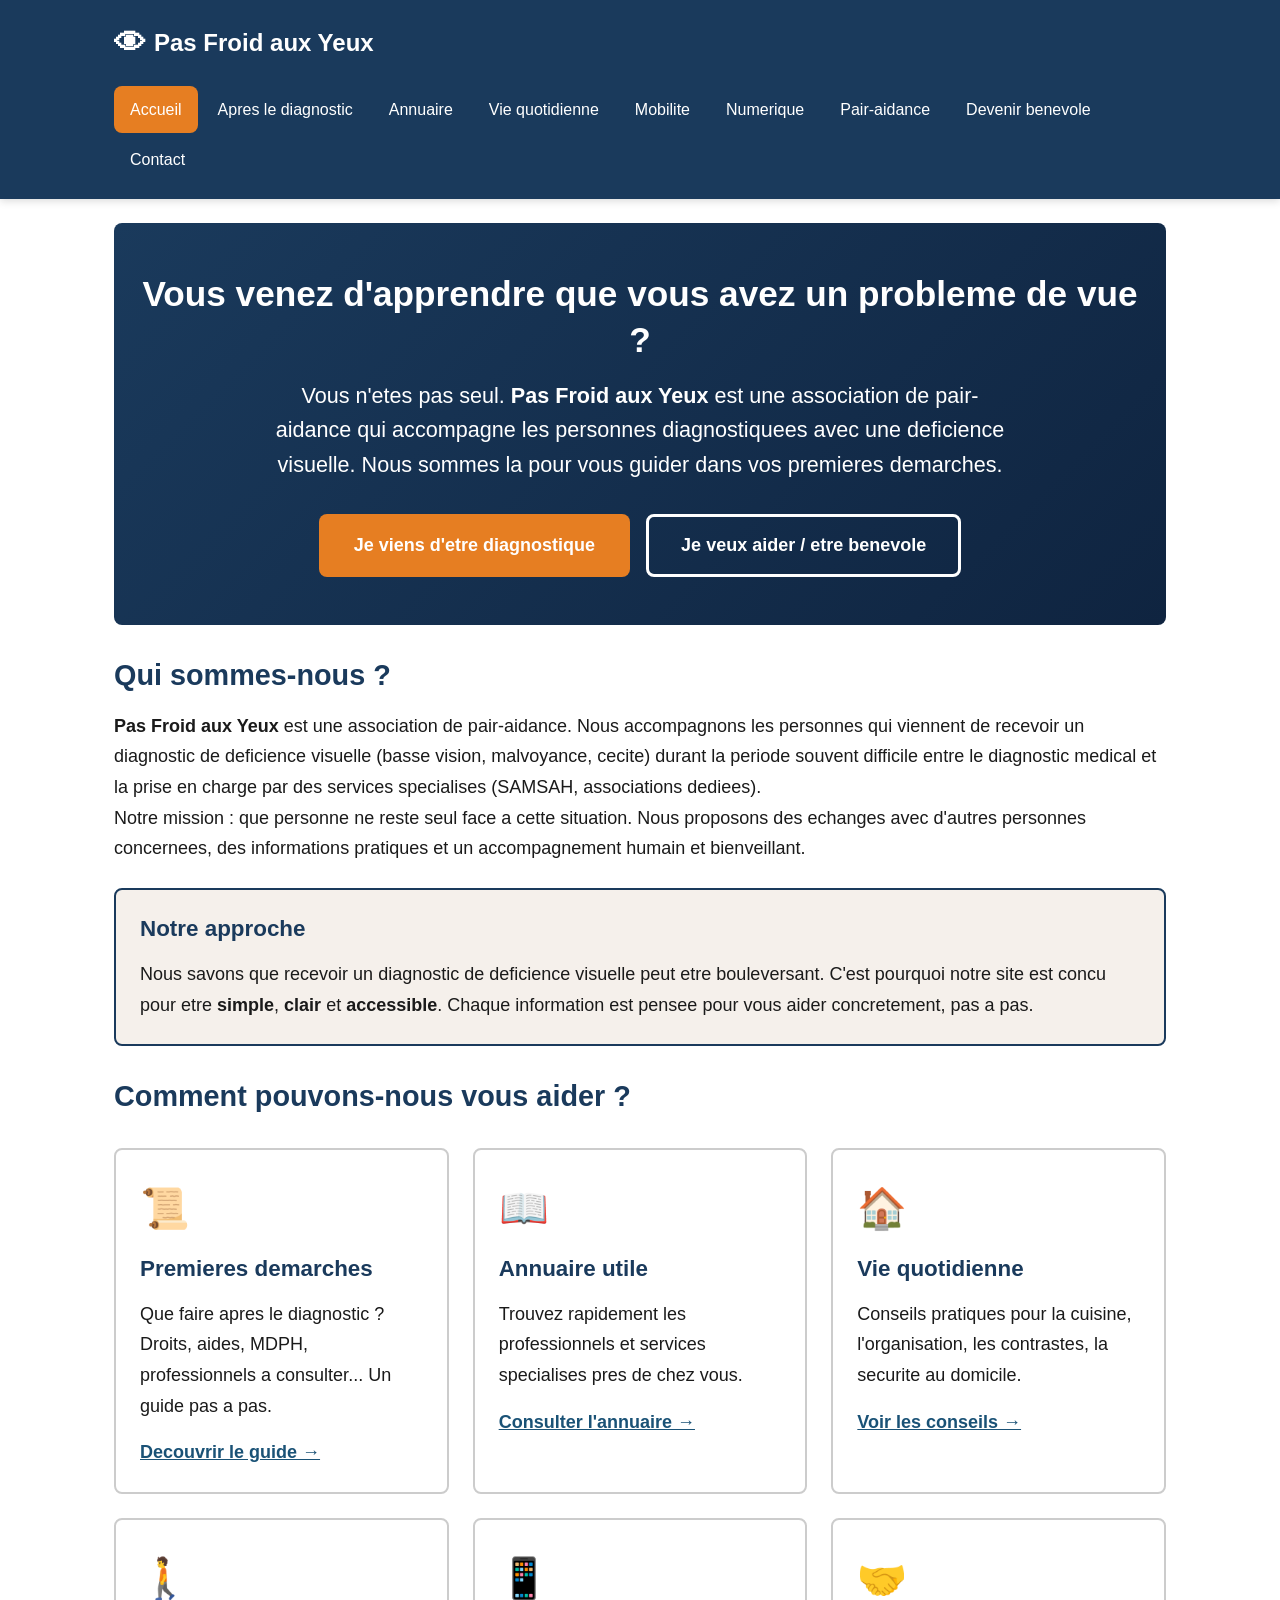
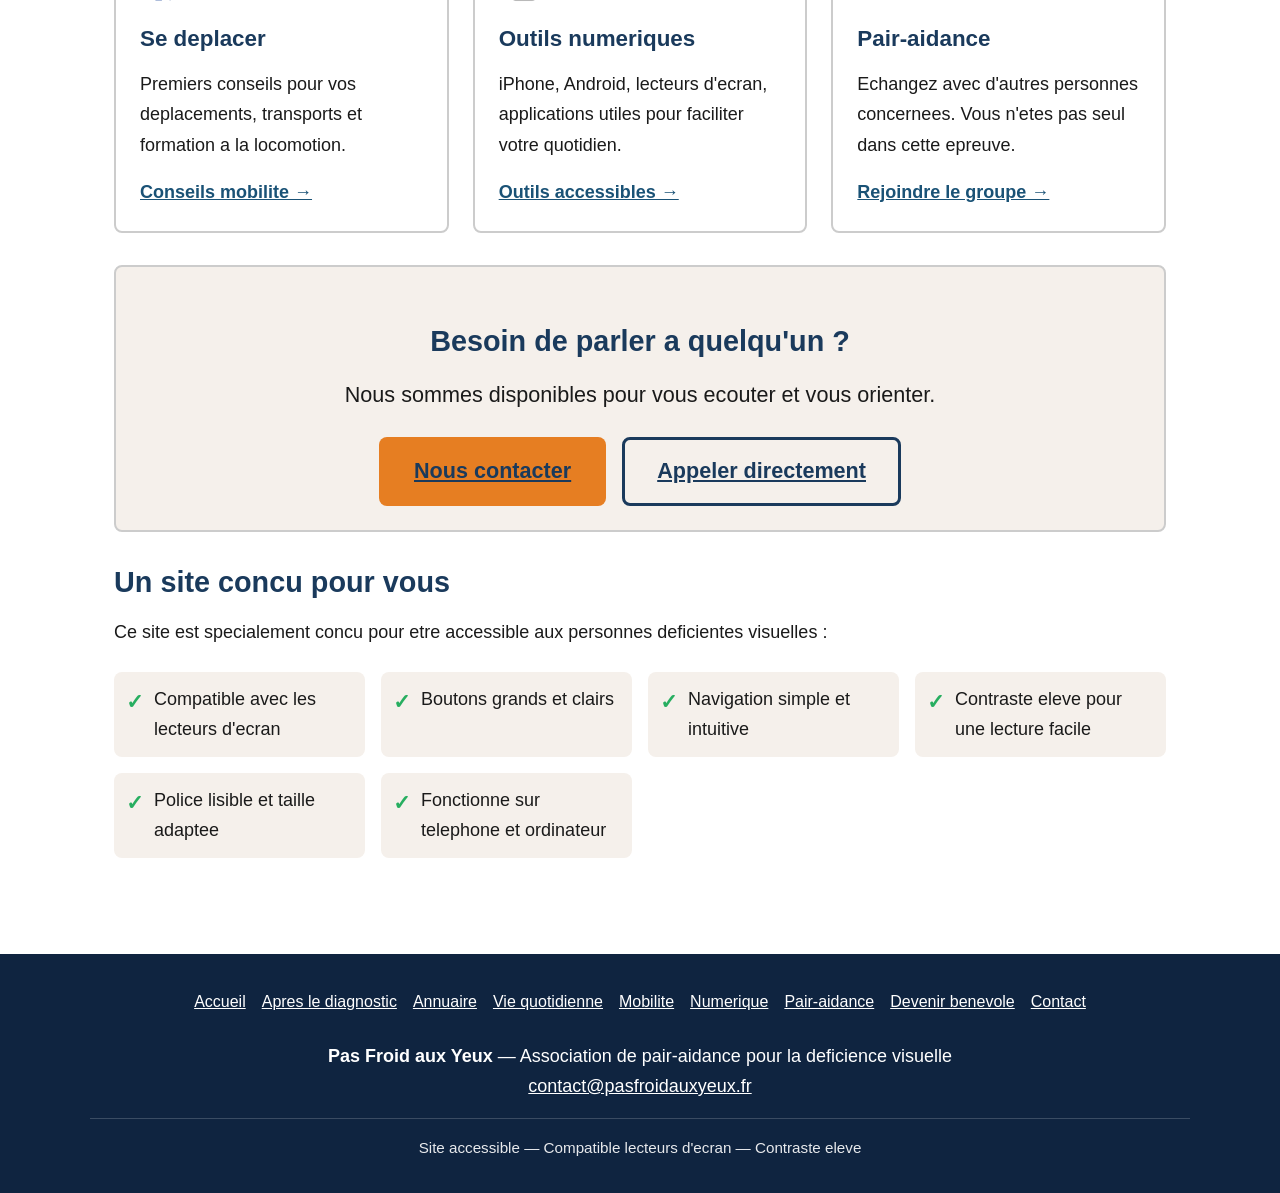
==== index.html @ 1200a9ea "Creer le site complet Pas Froid aux Yeux - association pair-aidance deficience visuelle Site statiqu" ====
<!DOCTYPE html>
<html lang="fr">
<head>
  <meta charset="UTF-8">
  <meta name="viewport" content="width=device-width, initial-scale=1.0">
  <meta name="description" content="Pas Froid aux Yeux - Association de pair-aidance pour les personnes diagnostiquées avec une déficience visuelle. Informations, accompagnement et soutien après le diagnostic.">
  <title>Pas Froid aux Yeux - Accueil</title>
  <link rel="stylesheet" href="css/style.css">
</head>
<body>

  <a href="#contenu" class="skip-link">Aller au contenu principal</a>

  <!-- En-tête -->
  <header class="site-header" role="banner">
    <div class="header-inner">
      <a href="index.html" class="site-logo" aria-label="Pas Froid aux Yeux - Retour à l'accueil">
        <span class="logo-icon" aria-hidden="true">&#128065;</span>
        Pas Froid aux Yeux
      </a>
      <button class="nav-toggle" aria-expanded="false" aria-controls="navigation-principale">Menu</button>
      <nav class="main-nav" id="navigation-principale" aria-label="Navigation principale">
        <ul>
          <li><a href="index.html" class="active" aria-current="page">Accueil</a></li>
          <li><a href="diagnostic.html">Apres le diagnostic</a></li>
          <li><a href="annuaire.html">Annuaire</a></li>
          <li><a href="conseils.html">Vie quotidienne</a></li>
          <li><a href="mobilite.html">Mobilite</a></li>
          <li><a href="numerique.html">Numerique</a></li>
          <li><a href="pair-aidance.html">Pair-aidance</a></li>
          <li><a href="benevole.html">Devenir benevole</a></li>
          <li><a href="contact.html">Contact</a></li>
        </ul>
      </nav>
    </div>
  </header>

  <!-- Contenu principal -->
  <main id="contenu" role="main">

    <!-- Hero -->
    <section class="hero" aria-label="Message de bienvenue">
      <h1>Vous venez d'apprendre que vous avez un probleme de vue ?</h1>
      <p>
        Vous n'etes pas seul. <strong>Pas Froid aux Yeux</strong> est une association
        de pair-aidance qui accompagne les personnes diagnostiquees avec une deficience
        visuelle. Nous sommes la pour vous guider dans vos premieres demarches.
      </p>
      <div class="btn-group">
        <a href="diagnostic.html" class="btn btn-primary">Je viens d'etre diagnostique</a>
        <a href="benevole.html" class="btn btn-secondary">Je veux aider / etre benevole</a>
      </div>
    </section>

    <!-- Qui sommes-nous -->
    <section aria-label="Presentation de l'association">
      <h2>Qui sommes-nous ?</h2>
      <p>
        <strong>Pas Froid aux Yeux</strong> est une association de pair-aidance. Nous
        accompagnons les personnes qui viennent de recevoir un diagnostic de deficience
        visuelle (basse vision, malvoyance, cecite) durant la periode souvent difficile
        entre le diagnostic medical et la prise en charge par des services specialises
        (SAMSAH, associations dediees).
      </p>
      <p>
        Notre mission : que personne ne reste seul face a cette situation. Nous proposons
        des echanges avec d'autres personnes concernees, des informations pratiques et un
        accompagnement humain et bienveillant.
      </p>

      <div class="info-box">
        <h3>Notre approche</h3>
        <p>
          Nous savons que recevoir un diagnostic de deficience visuelle peut etre
          bouleversant. C'est pourquoi notre site est concu pour etre <strong>simple</strong>,
          <strong>clair</strong> et <strong>accessible</strong>. Chaque information est
          pensee pour vous aider concretement, pas a pas.
        </p>
      </div>
    </section>

    <!-- Parcours rapide -->
    <section aria-label="Que pouvons-nous faire pour vous">
      <h2>Comment pouvons-nous vous aider ?</h2>
      <div class="cards">

        <article class="card">
          <span class="card-icon" aria-hidden="true">&#128220;</span>
          <h3>Premieres demarches</h3>
          <p>Que faire apres le diagnostic ? Droits, aides, MDPH, professionnels a consulter... Un guide pas a pas.</p>
          <a href="diagnostic.html">Decouvrir le guide &rarr;</a>
        </article>

        <article class="card">
          <span class="card-icon" aria-hidden="true">&#128214;</span>
          <h3>Annuaire utile</h3>
          <p>Trouvez rapidement les professionnels et services specialises pres de chez vous.</p>
          <a href="annuaire.html">Consulter l'annuaire &rarr;</a>
        </article>

        <article class="card">
          <span class="card-icon" aria-hidden="true">&#127968;</span>
          <h3>Vie quotidienne</h3>
          <p>Conseils pratiques pour la cuisine, l'organisation, les contrastes, la securite au domicile.</p>
          <a href="conseils.html">Voir les conseils &rarr;</a>
        </article>

        <article class="card">
          <span class="card-icon" aria-hidden="true">&#128694;</span>
          <h3>Se deplacer</h3>
          <p>Premiers conseils pour vos deplacements, transports et formation a la locomotion.</p>
          <a href="mobilite.html">Conseils mobilite &rarr;</a>
        </article>

        <article class="card">
          <span class="card-icon" aria-hidden="true">&#128241;</span>
          <h3>Outils numeriques</h3>
          <p>iPhone, Android, lecteurs d'ecran, applications utiles pour faciliter votre quotidien.</p>
          <a href="numerique.html">Outils accessibles &rarr;</a>
        </article>

        <article class="card">
          <span class="card-icon" aria-hidden="true">&#129309;</span>
          <h3>Pair-aidance</h3>
          <p>Echangez avec d'autres personnes concernees. Vous n'etes pas seul dans cette epreuve.</p>
          <a href="pair-aidance.html">Rejoindre le groupe &rarr;</a>
        </article>

      </div>
    </section>

    <!-- Contact rapide -->
    <section class="quick-contact" aria-label="Contact rapide">
      <h2>Besoin de parler a quelqu'un ?</h2>
      <p>Nous sommes disponibles pour vous ecouter et vous orienter.</p>
      <div class="btn-group">
        <a href="contact.html" class="btn btn-primary">Nous contacter</a>
        <a href="tel:+33XXXXXXXXX" class="btn btn-outline">Appeler directement</a>
      </div>
    </section>

    <!-- Accessibilite -->
    <section aria-label="Engagement accessibilite">
      <h2>Un site concu pour vous</h2>
      <p>Ce site est specialement concu pour etre accessible aux personnes deficientes visuelles :</p>
      <ul class="accessibility-features">
        <li>Compatible avec les lecteurs d'ecran</li>
        <li>Boutons grands et clairs</li>
        <li>Navigation simple et intuitive</li>
        <li>Contraste eleve pour une lecture facile</li>
        <li>Police lisible et taille adaptee</li>
        <li>Fonctionne sur telephone et ordinateur</li>
      </ul>
    </section>

  </main>

  <!-- Pied de page -->
  <footer class="site-footer" role="contentinfo">
    <div class="footer-inner">
      <nav aria-label="Navigation secondaire">
        <ul class="footer-nav">
          <li><a href="index.html">Accueil</a></li>
          <li><a href="diagnostic.html">Apres le diagnostic</a></li>
          <li><a href="annuaire.html">Annuaire</a></li>
          <li><a href="conseils.html">Vie quotidienne</a></li>
          <li><a href="mobilite.html">Mobilite</a></li>
          <li><a href="numerique.html">Numerique</a></li>
          <li><a href="pair-aidance.html">Pair-aidance</a></li>
          <li><a href="benevole.html">Devenir benevole</a></li>
          <li><a href="contact.html">Contact</a></li>
        </ul>
      </nav>
      <div class="footer-contact">
        <p>
          <strong>Pas Froid aux Yeux</strong> &mdash; Association de pair-aidance pour la deficience visuelle<br>
          <a href="mailto:contact@pasfroidauxyeux.fr">contact@pasfroidauxyeux.fr</a>
        </p>
      </div>
      <div class="footer-accessibility">
        <p>Site accessible &mdash; Compatible lecteurs d'ecran &mdash; Contraste eleve</p>
      </div>
    </div>
  </footer>

  <script src="js/main.js"></script>
</body>
</html>
---- css/style.css ----
/* ============================================
   Pas Froid aux Yeux - Styles principaux
   Accessibilité maximale : contraste élevé,
   polices lisibles, navigation simple
   ============================================ */

/* --- Reset & Base --- */
*, *::before, *::after {
  box-sizing: border-box;
  margin: 0;
  padding: 0;
}

:root {
  --color-primary: #1a3a5c;
  --color-primary-dark: #0f2440;
  --color-accent: #e67e22;
  --color-accent-hover: #cf6d13;
  --color-text: #1a1a1a;
  --color-text-light: #ffffff;
  --color-bg: #ffffff;
  --color-bg-alt: #f5f0eb;
  --color-bg-dark: #1a3a5c;
  --color-border: #cccccc;
  --color-success: #27ae60;
  --color-link: #1a5276;
  --color-link-hover: #e67e22;
  --font-main: 'Segoe UI', Tahoma, Geneva, Verdana, sans-serif;
  --font-size-base: 1.125rem;
  --font-size-large: 1.35rem;
  --font-size-h1: 2.2rem;
  --font-size-h2: 1.8rem;
  --font-size-h3: 1.4rem;
  --max-width: 1100px;
  --spacing: 1.5rem;
  --radius: 8px;
}

html {
  font-size: 100%;
  scroll-behavior: smooth;
}

body {
  font-family: var(--font-main);
  font-size: var(--font-size-base);
  line-height: 1.7;
  color: var(--color-text);
  background-color: var(--color-bg);
}

/* --- Skip to content (accessibility) --- */
.skip-link {
  position: absolute;
  top: -100%;
  left: 0;
  background: var(--color-accent);
  color: #fff;
  padding: 1rem 2rem;
  z-index: 1000;
  font-size: var(--font-size-large);
  font-weight: bold;
  text-decoration: none;
  border-radius: 0 0 var(--radius) 0;
}

.skip-link:focus {
  top: 0;
}

/* --- Focus visible --- */
*:focus-visible {
  outline: 3px solid var(--color-accent);
  outline-offset: 3px;
}

/* --- Header --- */
.site-header {
  background-color: var(--color-primary);
  color: var(--color-text-light);
  padding: 1rem 0;
  position: sticky;
  top: 0;
  z-index: 100;
  box-shadow: 0 2px 8px rgba(0,0,0,0.15);
}

.header-inner {
  max-width: var(--max-width);
  margin: 0 auto;
  padding: 0 var(--spacing);
  display: flex;
  align-items: center;
  justify-content: space-between;
  flex-wrap: wrap;
  gap: 1rem;
}

.site-logo {
  font-size: 1.5rem;
  font-weight: bold;
  color: var(--color-text-light);
  text-decoration: none;
  display: flex;
  align-items: center;
  gap: 0.5rem;
}

.site-logo:hover,
.site-logo:focus {
  color: var(--color-accent);
}

.logo-icon {
  font-size: 2rem;
}

/* --- Navigation --- */
.nav-toggle {
  display: none;
  background: var(--color-accent);
  color: #fff;
  border: none;
  padding: 0.75rem 1.25rem;
  font-size: 1.2rem;
  cursor: pointer;
  border-radius: var(--radius);
  font-weight: bold;
}

.main-nav ul {
  list-style: none;
  display: flex;
  flex-wrap: wrap;
  gap: 0.25rem;
}

.main-nav a {
  color: var(--color-text-light);
  text-decoration: none;
  padding: 0.6rem 1rem;
  border-radius: var(--radius);
  font-size: 1rem;
  font-weight: 500;
  transition: background-color 0.2s, color 0.2s;
  display: block;
}

.main-nav a:hover,
.main-nav a:focus,
.main-nav a.active {
  background-color: var(--color-accent);
  color: #fff;
}

/* Mobile nav */
@media (max-width: 900px) {
  .nav-toggle {
    display: block;
  }

  .main-nav {
    width: 100%;
    display: none;
  }

  .main-nav.open {
    display: block;
  }

  .main-nav ul {
    flex-direction: column;
  }

  .main-nav a {
    font-size: var(--font-size-base);
    padding: 0.85rem 1rem;
  }
}

/* --- Main content --- */
main {
  max-width: var(--max-width);
  margin: 0 auto;
  padding: var(--spacing);
  min-height: 60vh;
}

/* --- Hero section (homepage) --- */
.hero {
  background: linear-gradient(135deg, var(--color-primary) 0%, var(--color-primary-dark) 100%);
  color: var(--color-text-light);
  padding: 3rem var(--spacing);
  text-align: center;
  border-radius: var(--radius);
  margin-bottom: 2rem;
}

.hero h1 {
  font-size: var(--font-size-h1);
  margin-bottom: 1rem;
  line-height: 1.3;
}

.hero p {
  font-size: var(--font-size-large);
  max-width: 750px;
  margin: 0 auto 2rem auto;
  line-height: 1.6;
}

/* --- Buttons --- */
.btn {
  display: inline-block;
  padding: 1rem 2rem;
  font-size: var(--font-size-base);
  font-weight: bold;
  text-decoration: none;
  border-radius: var(--radius);
  border: 3px solid transparent;
  cursor: pointer;
  transition: background-color 0.2s, transform 0.1s, box-shadow 0.2s;
  text-align: center;
  min-height: 48px;
  line-height: 1.4;
}

.btn:hover,
.btn:focus {
  transform: translateY(-2px);
  box-shadow: 0 4px 12px rgba(0,0,0,0.2);
}

.btn:active {
  transform: translateY(0);
}

.btn-primary {
  background-color: var(--color-accent);
  color: #fff;
}

.btn-primary:hover,
.btn-primary:focus {
  background-color: var(--color-accent-hover);
}

.btn-secondary {
  background-color: transparent;
  color: var(--color-text-light);
  border-color: var(--color-text-light);
}

.btn-secondary:hover,
.btn-secondary:focus {
  background-color: var(--color-text-light);
  color: var(--color-primary);
}

.btn-outline {
  background-color: transparent;
  color: var(--color-primary);
  border-color: var(--color-primary);
}

.btn-outline:hover,
.btn-outline:focus {
  background-color: var(--color-primary);
  color: #fff;
}

.btn-group {
  display: flex;
  flex-wrap: wrap;
  gap: 1rem;
  justify-content: center;
  margin-top: 1.5rem;
}

/* --- Section headings --- */
h1, h2, h3, h4 {
  color: var(--color-primary);
  line-height: 1.3;
  margin-bottom: 1rem;
}

h1 { font-size: var(--font-size-h1); }
h2 { font-size: var(--font-size-h2); margin-top: 2rem; }
h3 { font-size: var(--font-size-h3); margin-top: 1.5rem; }

.hero h1 {
  color: var(--color-text-light);
}

/* --- Cards grid --- */
.cards {
  display: grid;
  grid-template-columns: repeat(auto-fit, minmax(280px, 1fr));
  gap: 1.5rem;
  margin: 2rem 0;
}

.card {
  background: var(--color-bg);
  border: 2px solid var(--color-border);
  border-radius: var(--radius);
  padding: 1.5rem;
  transition: box-shadow 0.2s, border-color 0.2s;
}

.card:hover {
  box-shadow: 0 4px 16px rgba(0,0,0,0.1);
  border-color: var(--color-accent);
}

.card h3 {
  margin-top: 0;
  color: var(--color-primary);
}

.card-icon {
  font-size: 2.5rem;
  margin-bottom: 0.75rem;
  display: block;
}

.card a {
  display: inline-block;
  margin-top: 1rem;
  color: var(--color-link);
  font-weight: bold;
  text-decoration: underline;
  font-size: var(--font-size-base);
}

.card a:hover,
.card a:focus {
  color: var(--color-link-hover);
}

/* --- Steps / Guide --- */
.steps {
  counter-reset: step-counter;
  list-style: none;
  padding: 0;
  margin: 2rem 0;
}

.steps li {
  counter-increment: step-counter;
  padding: 1.5rem;
  margin-bottom: 1rem;
  background: var(--color-bg-alt);
  border-left: 5px solid var(--color-accent);
  border-radius: 0 var(--radius) var(--radius) 0;
  position: relative;
  padding-left: 4rem;
}

.steps li::before {
  content: counter(step-counter);
  position: absolute;
  left: 1rem;
  top: 1.3rem;
  background: var(--color-accent);
  color: #fff;
  width: 2.2rem;
  height: 2.2rem;
  border-radius: 50%;
  display: flex;
  align-items: center;
  justify-content: center;
  font-weight: bold;
  font-size: 1.1rem;
}

.steps li h3 {
  margin-top: 0;
  margin-bottom: 0.5rem;
}

/* --- Info boxes --- */
.info-box {
  background: var(--color-bg-alt);
  border: 2px solid var(--color-primary);
  border-radius: var(--radius);
  padding: 1.5rem;
  margin: 1.5rem 0;
}

.info-box.warning {
  border-color: var(--color-accent);
  background: #fef9e7;
}

.info-box.success {
  border-color: var(--color-success);
  background: #eafaf1;
}

.info-box h3 {
  margin-top: 0;
}

/* --- Directory / Annuaire --- */
.directory-section {
  margin: 2rem 0;
}

.directory-section h3 {
  background: var(--color-primary);
  color: var(--color-text-light);
  padding: 0.75rem 1.25rem;
  border-radius: var(--radius);
  margin-bottom: 1rem;
}

.directory-list {
  list-style: none;
  padding: 0;
}

.directory-list li {
  padding: 1rem 1.25rem;
  border-bottom: 1px solid var(--color-border);
  font-size: var(--font-size-base);
}

.directory-list li:last-child {
  border-bottom: none;
}

.directory-list li strong {
  display: block;
  font-size: var(--font-size-large);
  color: var(--color-primary);
}

/* --- Tips list --- */
.tips-list {
  list-style: none;
  padding: 0;
}

.tips-list li {
  padding: 1rem 1.25rem 1rem 3rem;
  margin-bottom: 0.5rem;
  background: var(--color-bg-alt);
  border-radius: var(--radius);
  position: relative;
}

.tips-list li::before {
  content: "\2713";
  position: absolute;
  left: 1rem;
  color: var(--color-success);
  font-weight: bold;
  font-size: 1.3rem;
}

/* --- Contact form --- */
.contact-form {
  max-width: 650px;
  margin: 2rem 0;
}

.form-group {
  margin-bottom: 1.5rem;
}

.form-group label {
  display: block;
  font-weight: bold;
  margin-bottom: 0.5rem;
  font-size: var(--font-size-base);
  color: var(--color-primary);
}

.form-group input,
.form-group textarea,
.form-group select {
  width: 100%;
  padding: 0.85rem 1rem;
  font-size: var(--font-size-base);
  border: 2px solid var(--color-border);
  border-radius: var(--radius);
  font-family: var(--font-main);
  background: #fff;
  color: var(--color-text);
}

.form-group input:focus,
.form-group textarea:focus,
.form-group select:focus {
  border-color: var(--color-accent);
  outline: 3px solid var(--color-accent);
  outline-offset: 1px;
}

.form-group textarea {
  min-height: 150px;
  resize: vertical;
}

/* --- Quick contact bar --- */
.quick-contact {
  background: var(--color-bg-alt);
  padding: 1.5rem;
  border-radius: var(--radius);
  text-align: center;
  margin: 2rem 0;
  border: 2px solid var(--color-border);
}

.quick-contact p {
  font-size: var(--font-size-large);
  margin-bottom: 0.5rem;
}

.quick-contact a {
  font-size: var(--font-size-large);
  color: var(--color-primary);
  font-weight: bold;
  text-decoration: underline;
}

/* --- Footer --- */
.site-footer {
  background: var(--color-primary-dark);
  color: var(--color-text-light);
  padding: 2rem var(--spacing);
  margin-top: 3rem;
  text-align: center;
}

.footer-inner {
  max-width: var(--max-width);
  margin: 0 auto;
}

.footer-nav {
  list-style: none;
  display: flex;
  flex-wrap: wrap;
  justify-content: center;
  gap: 1rem;
  margin-bottom: 1.5rem;
  padding: 0;
}

.footer-nav a {
  color: var(--color-text-light);
  text-decoration: underline;
  font-size: 1rem;
}

.footer-nav a:hover,
.footer-nav a:focus {
  color: var(--color-accent);
}

.footer-contact {
  margin-bottom: 1rem;
  font-size: var(--font-size-base);
}

.footer-contact a {
  color: var(--color-text-light);
  text-decoration: underline;
}

.footer-accessibility {
  border-top: 1px solid rgba(255,255,255,0.2);
  padding-top: 1rem;
  margin-top: 1rem;
  font-size: 0.95rem;
  opacity: 0.9;
}

/* --- Accessibility section --- */
.accessibility-features {
  display: grid;
  grid-template-columns: repeat(auto-fit, minmax(250px, 1fr));
  gap: 1rem;
  margin: 1.5rem 0;
}

.accessibility-features li {
  list-style: none;
  padding: 0.75rem 1rem 0.75rem 2.5rem;
  background: var(--color-bg-alt);
  border-radius: var(--radius);
  position: relative;
}

.accessibility-features li::before {
  content: "\2713";
  position: absolute;
  left: 0.75rem;
  color: var(--color-success);
  font-weight: bold;
  font-size: 1.3rem;
}

/* --- Testimonials --- */
.testimonial {
  background: var(--color-bg-alt);
  border-left: 5px solid var(--color-accent);
  padding: 1.5rem;
  margin: 1.5rem 0;
  border-radius: 0 var(--radius) var(--radius) 0;
  font-style: italic;
  font-size: var(--font-size-base);
}

.testimonial cite {
  display: block;
  margin-top: 0.75rem;
  font-style: normal;
  font-weight: bold;
  color: var(--color-primary);
}

/* --- Breadcrumb --- */
.breadcrumb {
  padding: 1rem 0;
  font-size: 0.95rem;
}

.breadcrumb a {
  color: var(--color-link);
  text-decoration: underline;
}

.breadcrumb a:hover {
  color: var(--color-link-hover);
}

.breadcrumb span {
  color: var(--color-text);
  margin: 0 0.5rem;
}

/* --- Utility --- */
.text-center { text-align: center; }
.mt-2 { margin-top: 2rem; }
.mb-2 { margin-bottom: 2rem; }
.sr-only {
  position: absolute;
  width: 1px;
  height: 1px;
  padding: 0;
  margin: -1px;
  overflow: hidden;
  clip: rect(0,0,0,0);
  white-space: nowrap;
  border: 0;
}

/* --- Print --- */
@media print {
  .site-header, .site-footer, .skip-link, .nav-toggle { display: none; }
  body { font-size: 12pt; color: #000; }
  a { text-decoration: underline; color: #000; }
}
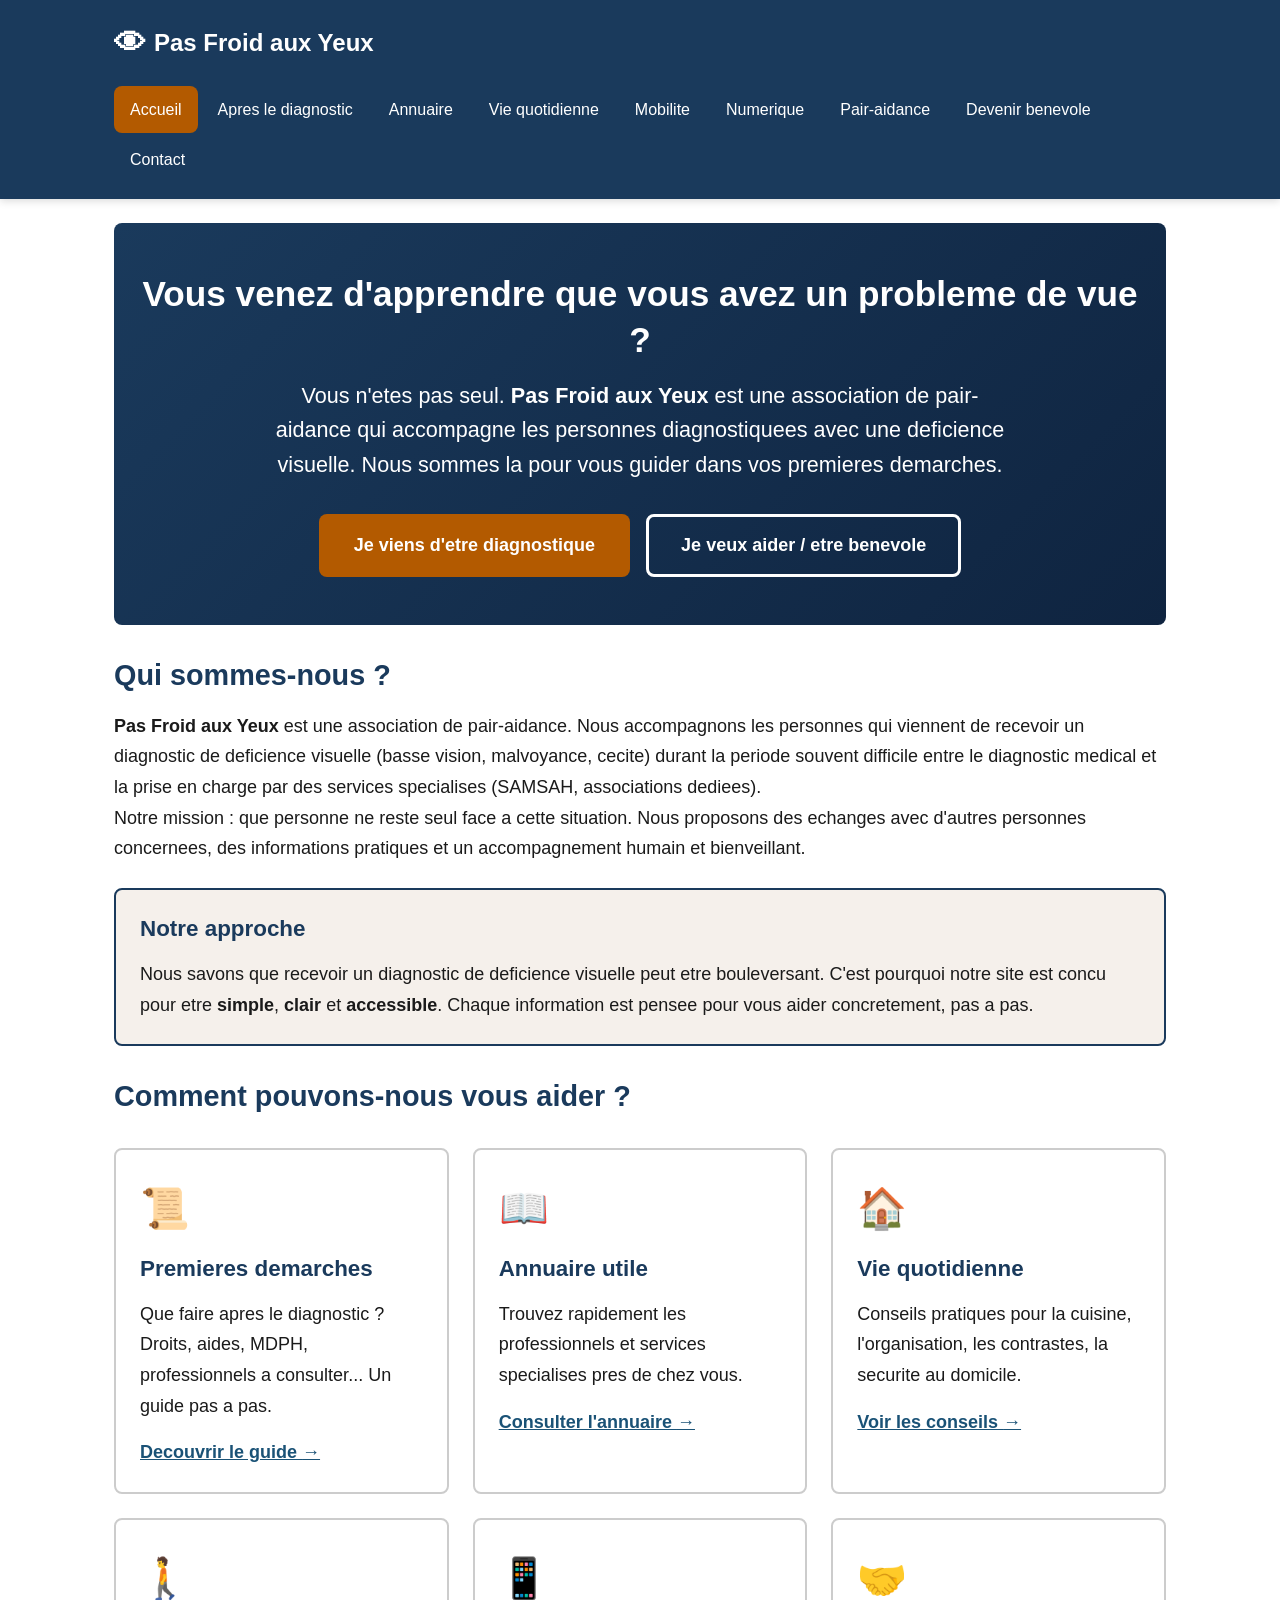
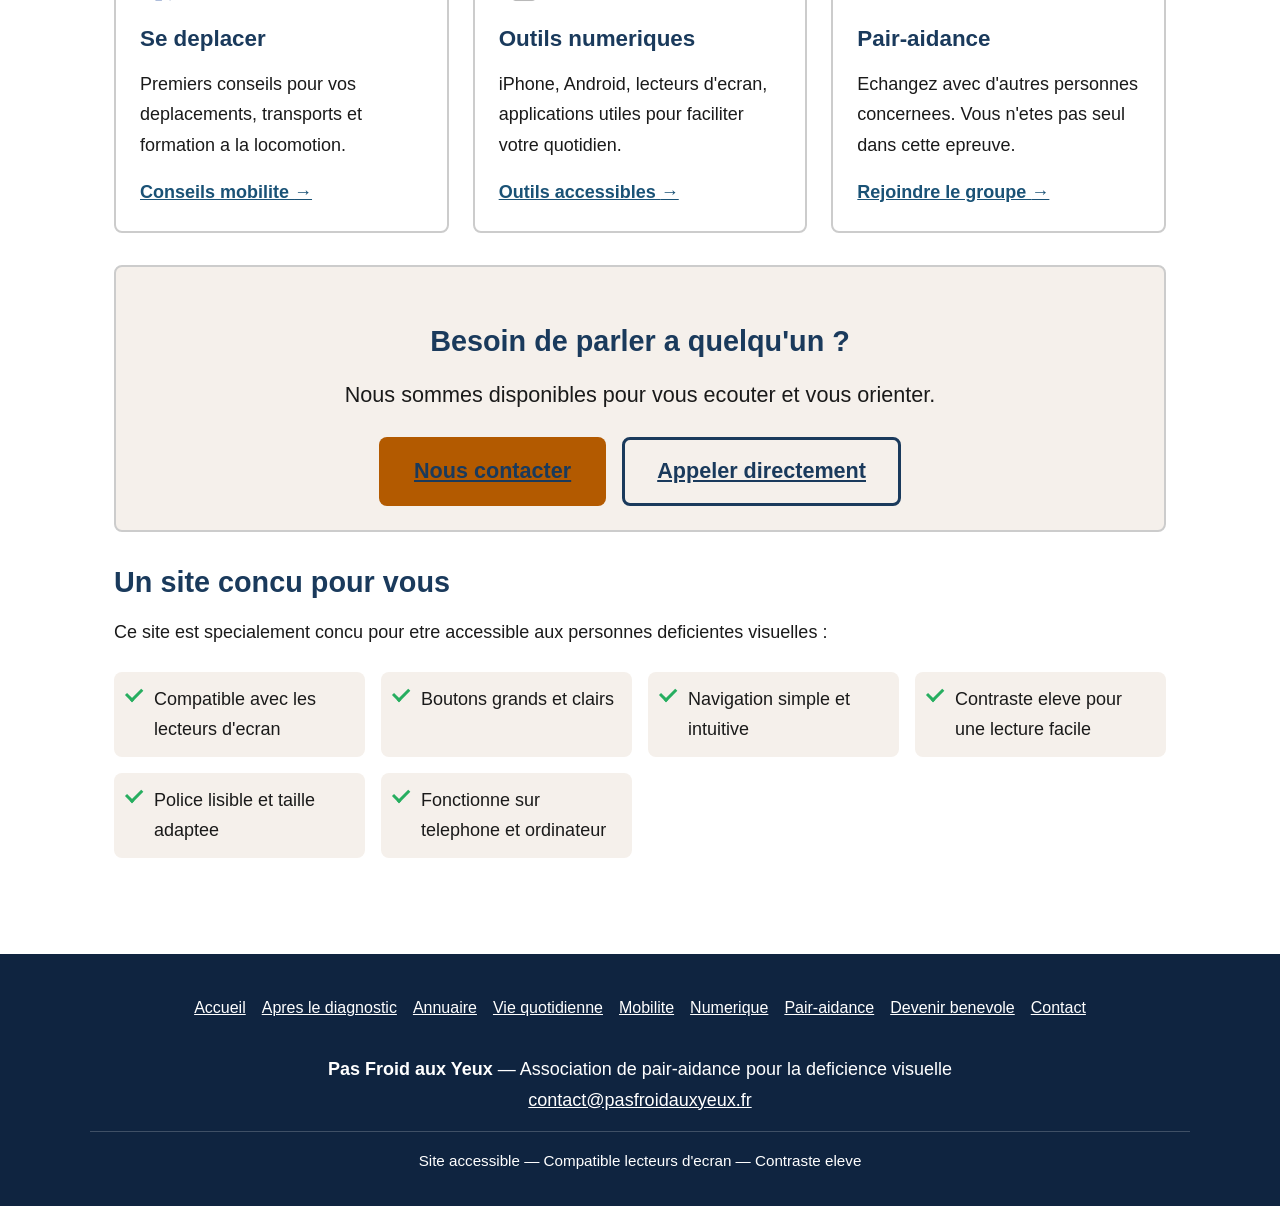
==== commit 579d8974: "Corriger l'accessibilite et integrer l'annuaire Occitanie Accessibilite - corrections critiques : - " ====
--- a/index.html
+++ b/index.html
@@ -88,42 +88,42 @@
           <span class="card-icon" aria-hidden="true">&#128220;</span>
           <h3>Premieres demarches</h3>
           <p>Que faire apres le diagnostic ? Droits, aides, MDPH, professionnels a consulter... Un guide pas a pas.</p>
-          <a href="diagnostic.html">Decouvrir le guide &rarr;</a>
+          <a href="diagnostic.html" aria-label="Decouvrir le guide des premieres demarches">Decouvrir le guide <span aria-hidden="true">&rarr;</span></a>
         </article>
 
         <article class="card">
           <span class="card-icon" aria-hidden="true">&#128214;</span>
           <h3>Annuaire utile</h3>
           <p>Trouvez rapidement les professionnels et services specialises pres de chez vous.</p>
-          <a href="annuaire.html">Consulter l'annuaire &rarr;</a>
+          <a href="annuaire.html" aria-label="Consulter l'annuaire des professionnels">Consulter l'annuaire <span aria-hidden="true">&rarr;</span></a>
         </article>
 
         <article class="card">
           <span class="card-icon" aria-hidden="true">&#127968;</span>
           <h3>Vie quotidienne</h3>
           <p>Conseils pratiques pour la cuisine, l'organisation, les contrastes, la securite au domicile.</p>
-          <a href="conseils.html">Voir les conseils &rarr;</a>
+          <a href="conseils.html" aria-label="Voir les conseils pour la vie quotidienne">Voir les conseils <span aria-hidden="true">&rarr;</span></a>
         </article>
 
         <article class="card">
           <span class="card-icon" aria-hidden="true">&#128694;</span>
           <h3>Se deplacer</h3>
           <p>Premiers conseils pour vos deplacements, transports et formation a la locomotion.</p>
-          <a href="mobilite.html">Conseils mobilite &rarr;</a>
+          <a href="mobilite.html" aria-label="Conseils pour la mobilite et les deplacements">Conseils mobilite <span aria-hidden="true">&rarr;</span></a>
         </article>
 
         <article class="card">
           <span class="card-icon" aria-hidden="true">&#128241;</span>
           <h3>Outils numeriques</h3>
           <p>iPhone, Android, lecteurs d'ecran, applications utiles pour faciliter votre quotidien.</p>
-          <a href="numerique.html">Outils accessibles &rarr;</a>
+          <a href="numerique.html" aria-label="Decouvrir les outils numeriques accessibles">Outils accessibles <span aria-hidden="true">&rarr;</span></a>
         </article>
 
         <article class="card">
           <span class="card-icon" aria-hidden="true">&#129309;</span>
           <h3>Pair-aidance</h3>
           <p>Echangez avec d'autres personnes concernees. Vous n'etes pas seul dans cette epreuve.</p>
-          <a href="pair-aidance.html">Rejoindre le groupe &rarr;</a>
+          <a href="pair-aidance.html" aria-label="Rejoindre le groupe de pair-aidance">Rejoindre le groupe <span aria-hidden="true">&rarr;</span></a>
         </article>
 
       </div>
@@ -135,7 +135,7 @@
       <p>Nous sommes disponibles pour vous ecouter et vous orienter.</p>
       <div class="btn-group">
         <a href="contact.html" class="btn btn-primary">Nous contacter</a>
-        <a href="tel:+33XXXXXXXXX" class="btn btn-outline">Appeler directement</a>
+        <a href="contact.html" class="btn btn-outline" aria-label="Nous appeler par telephone">Appeler directement</a>
       </div>
     </section>
 
@@ -143,7 +143,7 @@
     <section aria-label="Engagement accessibilite">
       <h2>Un site concu pour vous</h2>
       <p>Ce site est specialement concu pour etre accessible aux personnes deficientes visuelles :</p>
-      <ul class="accessibility-features">
+      <ul class="accessibility-features" role="list">
         <li>Compatible avec les lecteurs d'ecran</li>
         <li>Boutons grands et clairs</li>
         <li>Navigation simple et intuitive</li>
@@ -159,7 +159,7 @@
   <footer class="site-footer" role="contentinfo">
     <div class="footer-inner">
       <nav aria-label="Navigation secondaire">
-        <ul class="footer-nav">
+        <ul class="footer-nav" role="list">
           <li><a href="index.html">Accueil</a></li>
           <li><a href="diagnostic.html">Apres le diagnostic</a></li>
           <li><a href="annuaire.html">Annuaire</a></li>
--- a/css/style.css
+++ b/css/style.css
@@ -14,8 +14,8 @@
 :root {
   --color-primary: #1a3a5c;
   --color-primary-dark: #0f2440;
-  --color-accent: #e67e22;
-  --color-accent-hover: #cf6d13;
+  --color-accent: #b35a00;
+  --color-accent-hover: #8f4800;
   --color-text: #1a1a1a;
   --color-text-light: #ffffff;
   --color-bg: #ffffff;
@@ -24,7 +24,7 @@
   --color-border: #cccccc;
   --color-success: #27ae60;
   --color-link: #1a5276;
-  --color-link-hover: #e67e22;
+  --color-link-hover: #b35a00;
   --font-main: 'Segoe UI', Tahoma, Geneva, Verdana, sans-serif;
   --font-size-base: 1.125rem;
   --font-size-large: 1.35rem;
@@ -451,12 +451,15 @@
 }
 
 .tips-list li::before {
-  content: "\2713";
+  content: "";
   position: absolute;
   left: 1rem;
-  color: var(--color-success);
-  font-weight: bold;
-  font-size: 1.3rem;
+  top: 1.15rem;
+  width: 1.1rem;
+  height: 1.1rem;
+  border-left: 3px solid var(--color-success);
+  border-bottom: 3px solid var(--color-success);
+  transform: rotate(-45deg);
 }
 
 /* --- Contact form --- */
@@ -575,7 +578,12 @@
   padding-top: 1rem;
   margin-top: 1rem;
   font-size: 0.95rem;
-  opacity: 0.9;
+}
+
+.footer-nav a {
+  min-height: 44px;
+  display: inline-flex;
+  align-items: center;
 }
 
 /* --- Accessibility section --- */
@@ -595,12 +603,15 @@
 }
 
 .accessibility-features li::before {
-  content: "\2713";
+  content: "";
   position: absolute;
   left: 0.75rem;
-  color: var(--color-success);
-  font-weight: bold;
-  font-size: 1.3rem;
+  top: 1rem;
+  width: 1rem;
+  height: 0.6rem;
+  border-left: 3px solid var(--color-success);
+  border-bottom: 3px solid var(--color-success);
+  transform: rotate(-45deg);
 }
 
 /* --- Testimonials --- */
@@ -658,6 +669,73 @@
   border: 0;
 }
 
+/* --- Form errors --- */
+.form-group input[aria-invalid="true"],
+.form-group textarea[aria-invalid="true"],
+.form-group select[aria-invalid="true"] {
+  border-color: #cc0000;
+}
+
+.form-error {
+  color: #cc0000;
+  font-size: 0.95rem;
+  margin-top: 0.25rem;
+  font-weight: bold;
+}
+
+/* --- Placeholder contrast --- */
+::placeholder {
+  color: #595959;
+  opacity: 1;
+}
+
+/* --- Breadcrumb list --- */
+.breadcrumb ol {
+  list-style: none;
+  padding: 0;
+  margin: 0;
+  display: flex;
+  flex-wrap: wrap;
+  align-items: center;
+  gap: 0;
+}
+
+.breadcrumb li {
+  display: flex;
+  align-items: center;
+}
+
+/* --- Button group left alignment --- */
+.btn-group-left {
+  justify-content: flex-start;
+}
+
+/* --- Reduced motion --- */
+@media (prefers-reduced-motion: reduce) {
+  html { scroll-behavior: auto; }
+  .btn,
+  .main-nav a,
+  .card,
+  .form-group input,
+  .form-group textarea,
+  .form-group select {
+    transition: none;
+  }
+  .btn:hover,
+  .btn:focus {
+    transform: none;
+  }
+}
+
+/* --- Windows High Contrast Mode --- */
+@media (forced-colors: active) {
+  .btn { border: 2px solid ButtonText; }
+  .card { border: 2px solid ButtonText; }
+  .info-box { border: 2px solid ButtonText; }
+  .steps li { border-left: 5px solid Highlight; }
+  *:focus-visible { outline: 3px solid Highlight; }
+}
+
 /* --- Print --- */
 @media print {
   .site-header, .site-footer, .skip-link, .nav-toggle { display: none; }
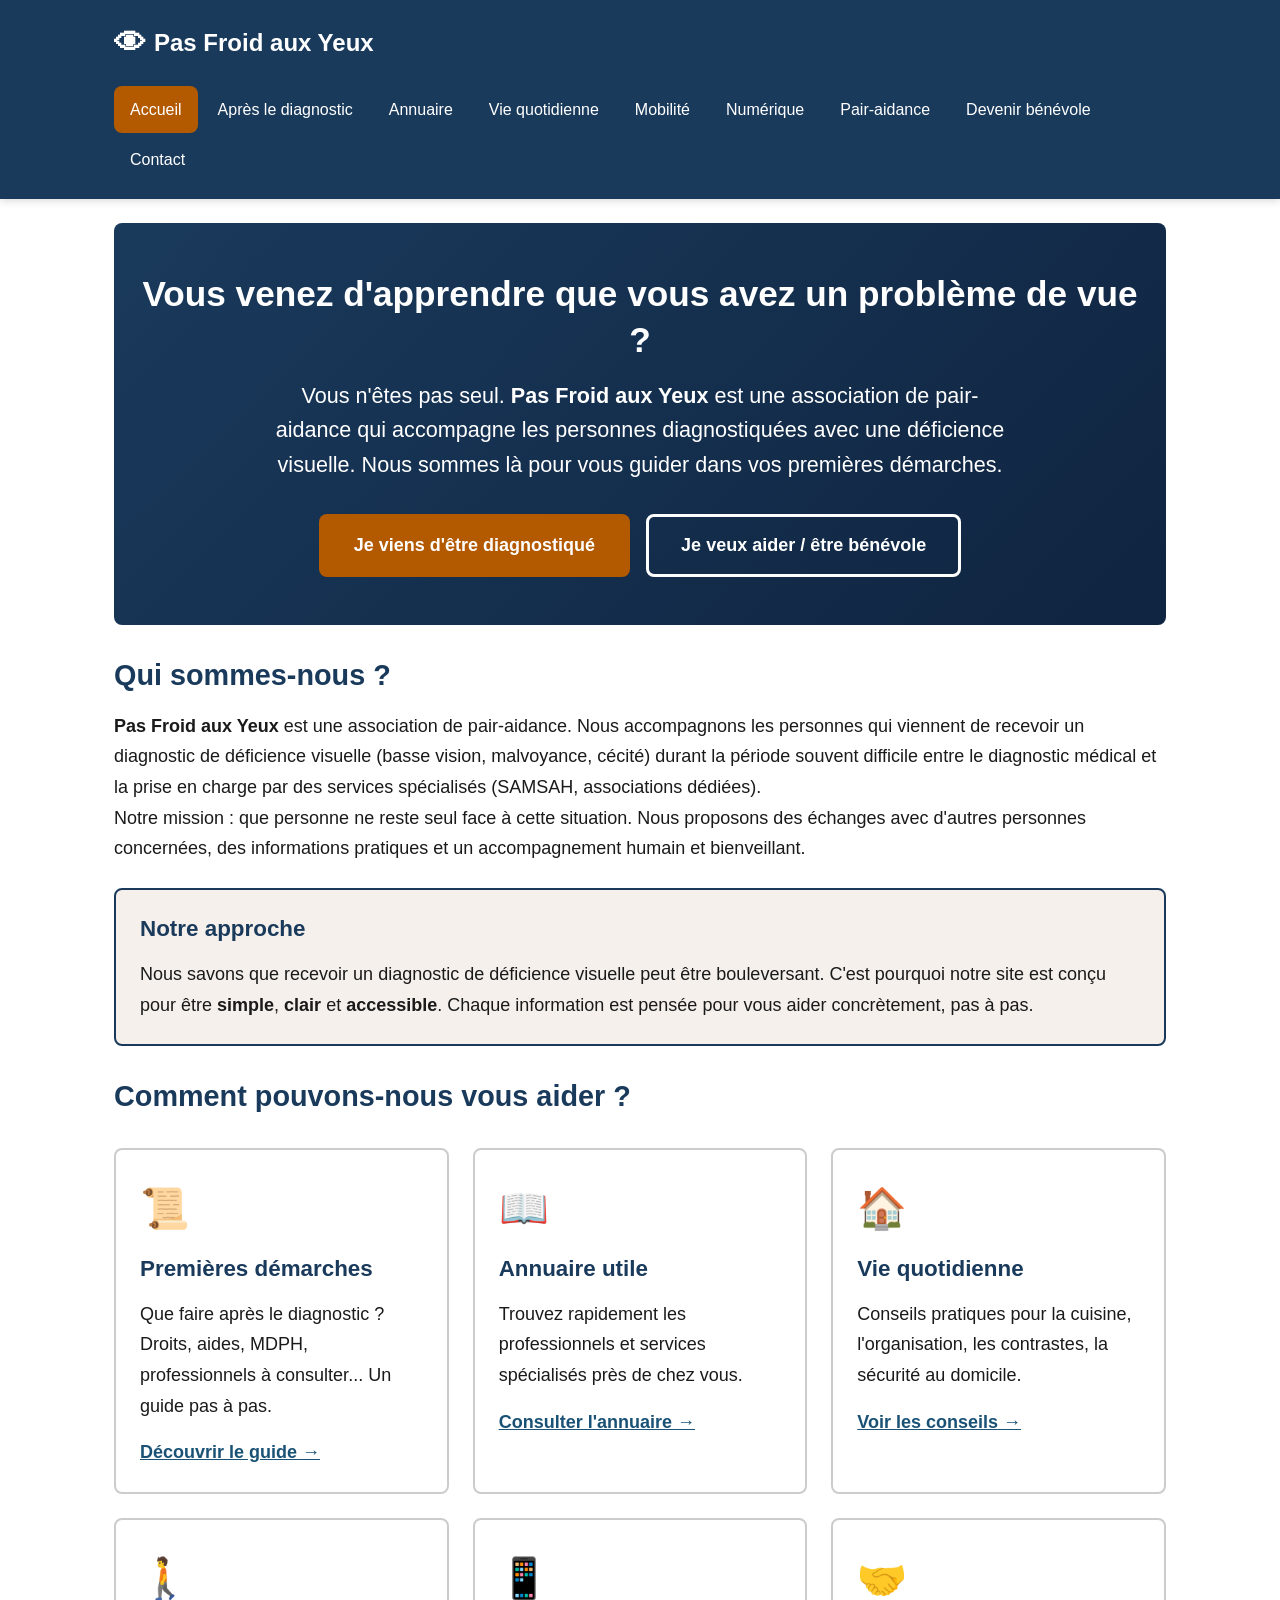
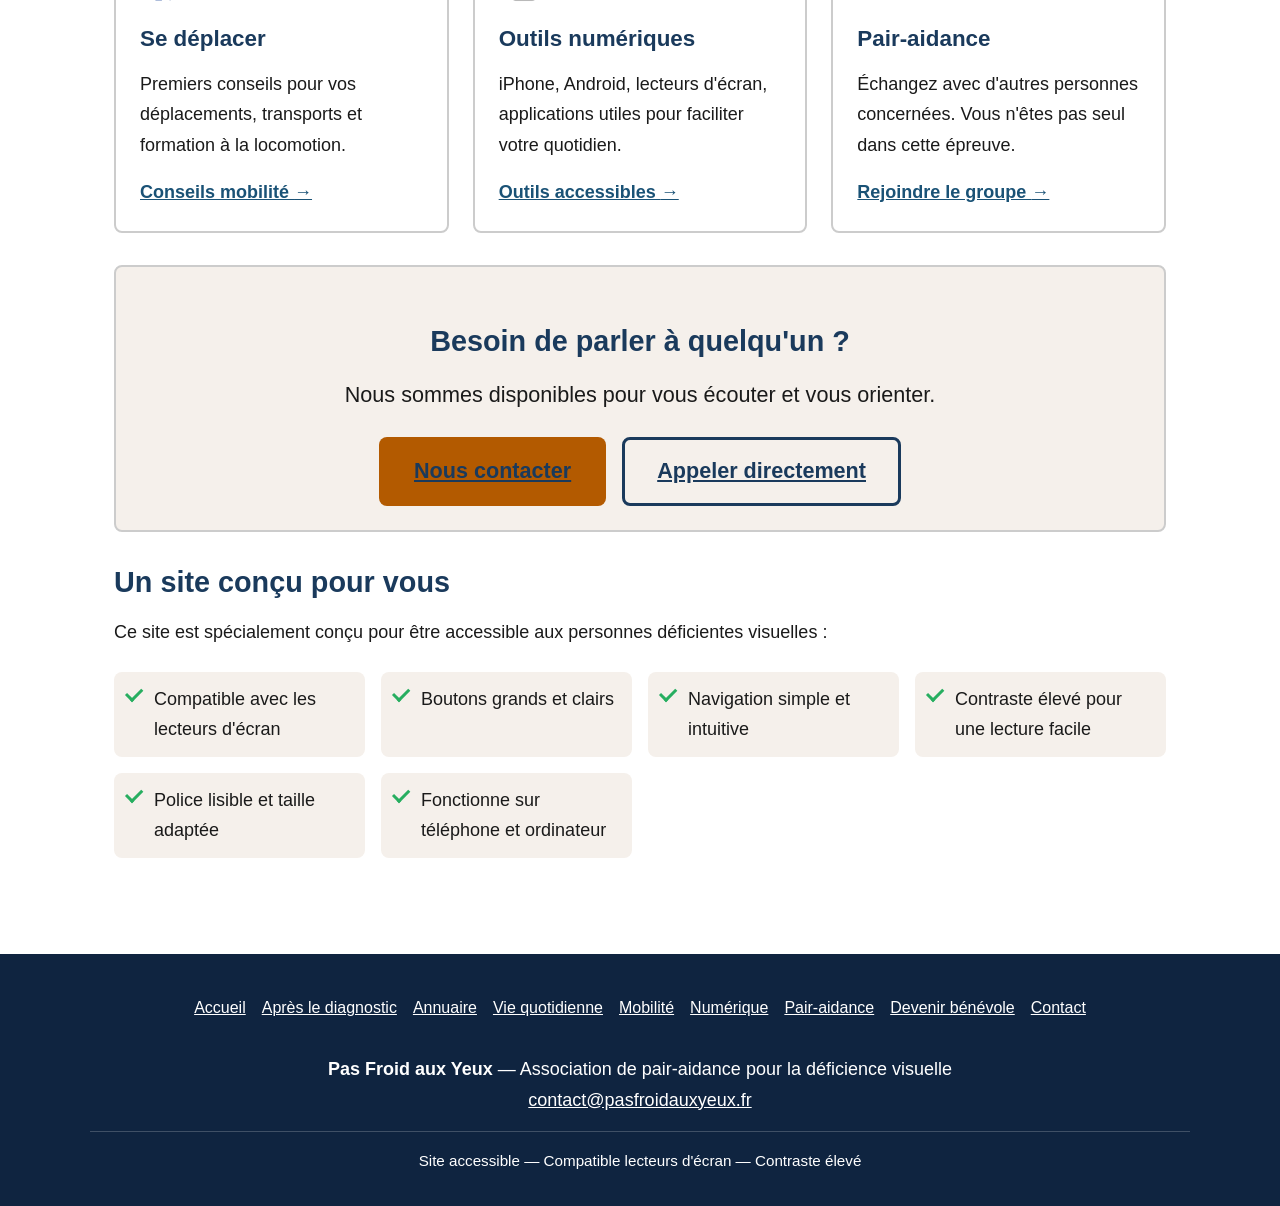
==== commit 5efb67c0: "Ajouter les accents français sur l'ensemble du site Toutes les pages HTML et le JavaScript utilisaie" ====
--- a/index.html
+++ b/index.html
@@ -22,13 +22,13 @@
       <nav class="main-nav" id="navigation-principale" aria-label="Navigation principale">
         <ul>
           <li><a href="index.html" class="active" aria-current="page">Accueil</a></li>
-          <li><a href="diagnostic.html">Apres le diagnostic</a></li>
+          <li><a href="diagnostic.html">Après le diagnostic</a></li>
           <li><a href="annuaire.html">Annuaire</a></li>
           <li><a href="conseils.html">Vie quotidienne</a></li>
-          <li><a href="mobilite.html">Mobilite</a></li>
-          <li><a href="numerique.html">Numerique</a></li>
+          <li><a href="mobilite.html">Mobilité</a></li>
+          <li><a href="numerique.html">Numérique</a></li>
           <li><a href="pair-aidance.html">Pair-aidance</a></li>
-          <li><a href="benevole.html">Devenir benevole</a></li>
+          <li><a href="benevole.html">Devenir bénévole</a></li>
           <li><a href="contact.html">Contact</a></li>
         </ul>
       </nav>
@@ -40,41 +40,41 @@
 
     <!-- Hero -->
     <section class="hero" aria-label="Message de bienvenue">
-      <h1>Vous venez d'apprendre que vous avez un probleme de vue ?</h1>
+      <h1>Vous venez d'apprendre que vous avez un problème de vue ?</h1>
       <p>
-        Vous n'etes pas seul. <strong>Pas Froid aux Yeux</strong> est une association
-        de pair-aidance qui accompagne les personnes diagnostiquees avec une deficience
-        visuelle. Nous sommes la pour vous guider dans vos premieres demarches.
+        Vous n'êtes pas seul. <strong>Pas Froid aux Yeux</strong> est une association
+        de pair-aidance qui accompagne les personnes diagnostiquées avec une déficience
+        visuelle. Nous sommes là pour vous guider dans vos premières démarches.
       </p>
       <div class="btn-group">
-        <a href="diagnostic.html" class="btn btn-primary">Je viens d'etre diagnostique</a>
-        <a href="benevole.html" class="btn btn-secondary">Je veux aider / etre benevole</a>
+        <a href="diagnostic.html" class="btn btn-primary">Je viens d'être diagnostiqué</a>
+        <a href="benevole.html" class="btn btn-secondary">Je veux aider / être bénévole</a>
       </div>
     </section>
 
     <!-- Qui sommes-nous -->
-    <section aria-label="Presentation de l'association">
+    <section aria-label="Présentation de l'association">
       <h2>Qui sommes-nous ?</h2>
       <p>
         <strong>Pas Froid aux Yeux</strong> est une association de pair-aidance. Nous
-        accompagnons les personnes qui viennent de recevoir un diagnostic de deficience
-        visuelle (basse vision, malvoyance, cecite) durant la periode souvent difficile
-        entre le diagnostic medical et la prise en charge par des services specialises
-        (SAMSAH, associations dediees).
+        accompagnons les personnes qui viennent de recevoir un diagnostic de déficience
+        visuelle (basse vision, malvoyance, cécité) durant la période souvent difficile
+        entre le diagnostic médical et la prise en charge par des services spécialisés
+        (SAMSAH, associations dédiées).
       </p>
       <p>
-        Notre mission : que personne ne reste seul face a cette situation. Nous proposons
-        des echanges avec d'autres personnes concernees, des informations pratiques et un
+        Notre mission : que personne ne reste seul face à cette situation. Nous proposons
+        des échanges avec d'autres personnes concernées, des informations pratiques et un
         accompagnement humain et bienveillant.
       </p>
 
       <div class="info-box">
         <h3>Notre approche</h3>
         <p>
-          Nous savons que recevoir un diagnostic de deficience visuelle peut etre
-          bouleversant. C'est pourquoi notre site est concu pour etre <strong>simple</strong>,
+          Nous savons que recevoir un diagnostic de déficience visuelle peut être
+          bouleversant. C'est pourquoi notre site est conçu pour être <strong>simple</strong>,
           <strong>clair</strong> et <strong>accessible</strong>. Chaque information est
-          pensee pour vous aider concretement, pas a pas.
+          pensée pour vous aider concrètement, pas à pas.
         </p>
       </div>
     </section>
@@ -86,43 +86,43 @@
 
         <article class="card">
           <span class="card-icon" aria-hidden="true">&#128220;</span>
-          <h3>Premieres demarches</h3>
-          <p>Que faire apres le diagnostic ? Droits, aides, MDPH, professionnels a consulter... Un guide pas a pas.</p>
-          <a href="diagnostic.html" aria-label="Decouvrir le guide des premieres demarches">Decouvrir le guide <span aria-hidden="true">&rarr;</span></a>
+          <h3>Premières démarches</h3>
+          <p>Que faire après le diagnostic ? Droits, aides, MDPH, professionnels à consulter... Un guide pas à pas.</p>
+          <a href="diagnostic.html" aria-label="Découvrir le guide des premières démarches">Découvrir le guide <span aria-hidden="true">&rarr;</span></a>
         </article>
 
         <article class="card">
           <span class="card-icon" aria-hidden="true">&#128214;</span>
           <h3>Annuaire utile</h3>
-          <p>Trouvez rapidement les professionnels et services specialises pres de chez vous.</p>
+          <p>Trouvez rapidement les professionnels et services spécialisés près de chez vous.</p>
           <a href="annuaire.html" aria-label="Consulter l'annuaire des professionnels">Consulter l'annuaire <span aria-hidden="true">&rarr;</span></a>
         </article>
 
         <article class="card">
           <span class="card-icon" aria-hidden="true">&#127968;</span>
           <h3>Vie quotidienne</h3>
-          <p>Conseils pratiques pour la cuisine, l'organisation, les contrastes, la securite au domicile.</p>
+          <p>Conseils pratiques pour la cuisine, l'organisation, les contrastes, la sécurité au domicile.</p>
           <a href="conseils.html" aria-label="Voir les conseils pour la vie quotidienne">Voir les conseils <span aria-hidden="true">&rarr;</span></a>
         </article>
 
         <article class="card">
           <span class="card-icon" aria-hidden="true">&#128694;</span>
-          <h3>Se deplacer</h3>
-          <p>Premiers conseils pour vos deplacements, transports et formation a la locomotion.</p>
-          <a href="mobilite.html" aria-label="Conseils pour la mobilite et les deplacements">Conseils mobilite <span aria-hidden="true">&rarr;</span></a>
+          <h3>Se déplacer</h3>
+          <p>Premiers conseils pour vos déplacements, transports et formation à la locomotion.</p>
+          <a href="mobilite.html" aria-label="Conseils pour la mobilité et les déplacements">Conseils mobilité <span aria-hidden="true">&rarr;</span></a>
         </article>
 
         <article class="card">
           <span class="card-icon" aria-hidden="true">&#128241;</span>
-          <h3>Outils numeriques</h3>
-          <p>iPhone, Android, lecteurs d'ecran, applications utiles pour faciliter votre quotidien.</p>
-          <a href="numerique.html" aria-label="Decouvrir les outils numeriques accessibles">Outils accessibles <span aria-hidden="true">&rarr;</span></a>
+          <h3>Outils numériques</h3>
+          <p>iPhone, Android, lecteurs d'écran, applications utiles pour faciliter votre quotidien.</p>
+          <a href="numerique.html" aria-label="Découvrir les outils numériques accessibles">Outils accessibles <span aria-hidden="true">&rarr;</span></a>
         </article>
 
         <article class="card">
           <span class="card-icon" aria-hidden="true">&#129309;</span>
           <h3>Pair-aidance</h3>
-          <p>Echangez avec d'autres personnes concernees. Vous n'etes pas seul dans cette epreuve.</p>
+          <p>Échangez avec d'autres personnes concernées. Vous n'êtes pas seul dans cette épreuve.</p>
           <a href="pair-aidance.html" aria-label="Rejoindre le groupe de pair-aidance">Rejoindre le groupe <span aria-hidden="true">&rarr;</span></a>
         </article>
 
@@ -131,25 +131,25 @@
 
     <!-- Contact rapide -->
     <section class="quick-contact" aria-label="Contact rapide">
-      <h2>Besoin de parler a quelqu'un ?</h2>
-      <p>Nous sommes disponibles pour vous ecouter et vous orienter.</p>
+      <h2>Besoin de parler à quelqu'un ?</h2>
+      <p>Nous sommes disponibles pour vous écouter et vous orienter.</p>
       <div class="btn-group">
         <a href="contact.html" class="btn btn-primary">Nous contacter</a>
-        <a href="contact.html" class="btn btn-outline" aria-label="Nous appeler par telephone">Appeler directement</a>
+        <a href="contact.html" class="btn btn-outline" aria-label="Nous appeler par téléphone">Appeler directement</a>
       </div>
     </section>
 
-    <!-- Accessibilite -->
-    <section aria-label="Engagement accessibilite">
-      <h2>Un site concu pour vous</h2>
-      <p>Ce site est specialement concu pour etre accessible aux personnes deficientes visuelles :</p>
+    <!-- Accessibilité -->
+    <section aria-label="Engagement accessibilité">
+      <h2>Un site conçu pour vous</h2>
+      <p>Ce site est spécialement conçu pour être accessible aux personnes déficientes visuelles :</p>
       <ul class="accessibility-features" role="list">
-        <li>Compatible avec les lecteurs d'ecran</li>
+        <li>Compatible avec les lecteurs d'écran</li>
         <li>Boutons grands et clairs</li>
         <li>Navigation simple et intuitive</li>
-        <li>Contraste eleve pour une lecture facile</li>
-        <li>Police lisible et taille adaptee</li>
-        <li>Fonctionne sur telephone et ordinateur</li>
+        <li>Contraste élevé pour une lecture facile</li>
+        <li>Police lisible et taille adaptée</li>
+        <li>Fonctionne sur téléphone et ordinateur</li>
       </ul>
     </section>
 
@@ -161,24 +161,24 @@
       <nav aria-label="Navigation secondaire">
         <ul class="footer-nav" role="list">
           <li><a href="index.html">Accueil</a></li>
-          <li><a href="diagnostic.html">Apres le diagnostic</a></li>
+          <li><a href="diagnostic.html">Après le diagnostic</a></li>
           <li><a href="annuaire.html">Annuaire</a></li>
           <li><a href="conseils.html">Vie quotidienne</a></li>
-          <li><a href="mobilite.html">Mobilite</a></li>
-          <li><a href="numerique.html">Numerique</a></li>
+          <li><a href="mobilite.html">Mobilité</a></li>
+          <li><a href="numerique.html">Numérique</a></li>
           <li><a href="pair-aidance.html">Pair-aidance</a></li>
-          <li><a href="benevole.html">Devenir benevole</a></li>
+          <li><a href="benevole.html">Devenir bénévole</a></li>
           <li><a href="contact.html">Contact</a></li>
         </ul>
       </nav>
       <div class="footer-contact">
         <p>
-          <strong>Pas Froid aux Yeux</strong> &mdash; Association de pair-aidance pour la deficience visuelle<br>
+          <strong>Pas Froid aux Yeux</strong> &mdash; Association de pair-aidance pour la déficience visuelle<br>
           <a href="mailto:contact@pasfroidauxyeux.fr">contact@pasfroidauxyeux.fr</a>
         </p>
       </div>
       <div class="footer-accessibility">
-        <p>Site accessible &mdash; Compatible lecteurs d'ecran &mdash; Contraste eleve</p>
+        <p>Site accessible &mdash; Compatible lecteurs d'écran &mdash; Contraste élevé</p>
       </div>
     </div>
   </footer>
